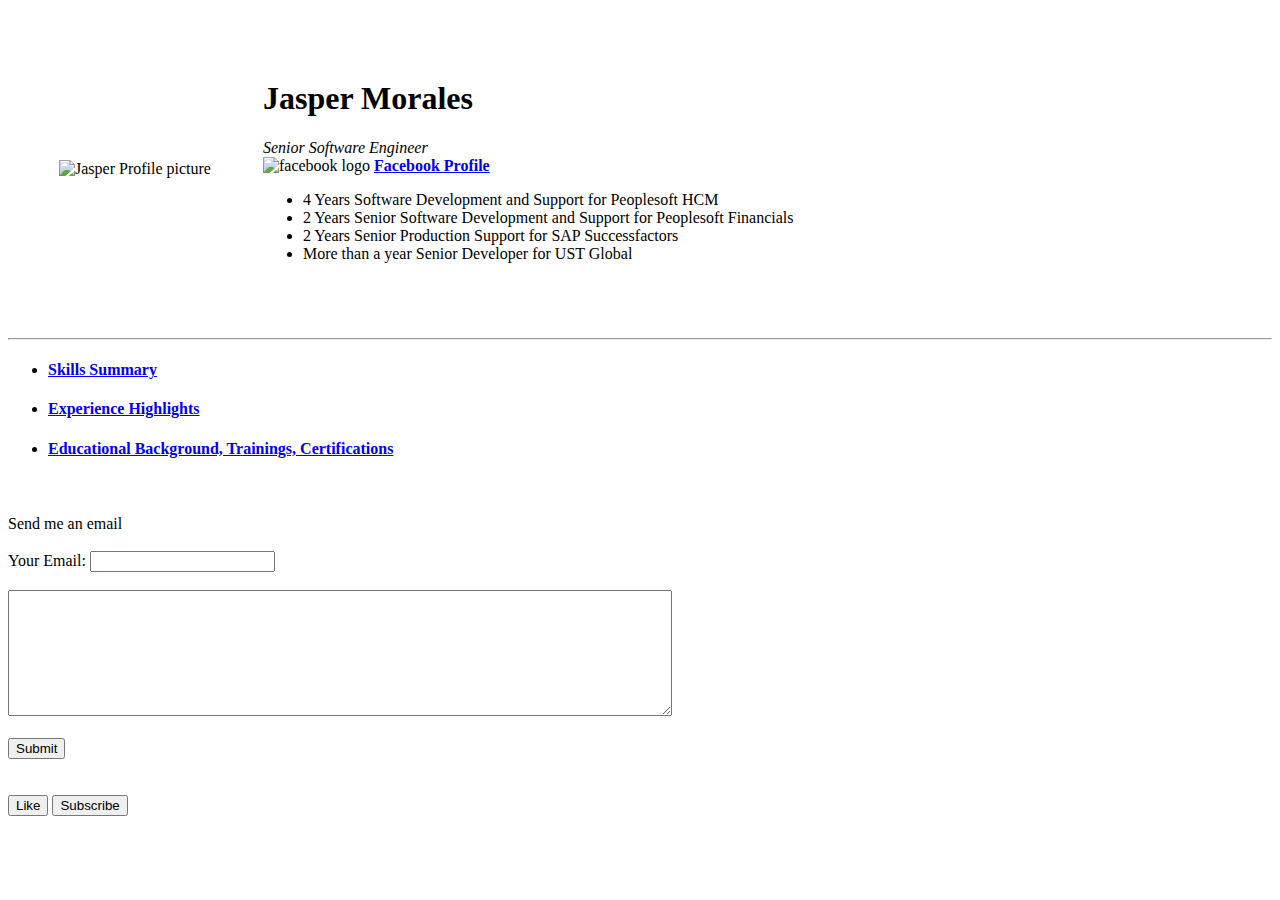
==== index.html @ cacee7b6 "Added initial files" ====
<!DOCTYPE html>
<html>

<head>
  <meta charset="utf-8">
  <title>☻ Jasper Resume</title>
</head>

<body>
  <table cellspacing="50">
    <tr>
      <td>
        <img
          src="https://scontent.fmnl8-1.fna.fbcdn.net/v/t1.0-9/25348820_460757484322215_8002636904971177791_n.jpg?_nc_cat=110&_nc_eui2=AeE63kMaSpA8qS4Spm6rIqDmdmUefITB9BXD0dddo_nV0rhR173R5JpVlAdVu5ZIy1XxTqgfxQ-FOuo2-BnXOqe2_GcM5mrivra0Qm1e1N1K_6_3CoQjpLUolaReOsi-ZHg&_nc_ht=scontent.fmnl8-1.fna&oh=06aa65bd505b2b0972df33c96965e483&oe=5D9CF427"
          alt="Jasper Profile picture" style="width:300px;height:300px;">
      </td>
      <td>
        <h1>Jasper Morales</h1>
        <p>
          <em>Senior Software Engineer</em><br>
          <img src="https://cdn2.iconfinder.com/data/icons/social-media-square-set/960/facebook-128.png" alt="facebook logo" style="width:40px;height:30px;"> <strong><a href="https://web.facebook.com/jsprmorales">Facebook Profile</a></strong>
        </p>
        <p>
          <ul>
            <li>4 Years Software Development and Support for Peoplesoft HCM</li>
            <li>2 Years Senior Software Development and Support for Peoplesoft Financials</li>
            <li>2 Years Senior Production Support for SAP Successfactors</li>
            <li>More than a year Senior Developer for UST Global</li>
          </ul>
        </p>
      </td>
    </tr>
  </table>


  <hr>
  <p>
    <ul>
      <li>
        <h4> <strong> <a href="C:\Users\U65202\Documents\docs\Web Dev\HTML- Personal Site\skill summary.html">Skills Summary</a> </strong> </h4>
      </li>
      <li>
        <h4> <strong> <a href="C:\Users\U65202\Documents\docs\Web Dev\HTML- Personal Site\experience highlights.html">Experience Highlights</a> </strong> </h4>
      </li>
      <li>
        <h4> <strong> <a href="C:\Users\U65202\Documents\docs\Web Dev\HTML- Personal Site\education.html">Educational Background, Trainings, Certifications</a> </strong> </h4>
      </li>
    </ul>
  </p><br><br>
  <form class="" action="mailto:jsprmorales@yahoo.com" method="post" enctype="text/plain">
    <label for="comments">Send me an email</label> <br><br>
    <label for="Youe Email:">Your Email:</label>
    <input type="email" id="email" pattern=".+@.+.com" maxlength="30"><br><br>
  <textarea name="comments" rows="8" cols="80"></textarea><br><br>
    <input type="button" name="submit" value="Submit"><br><br><br>
  <input type="button" name="like" value="Like">
    <input type="button" name="subscribe" value="Subscribe">
  </form>
  </p>



</body>


</html>
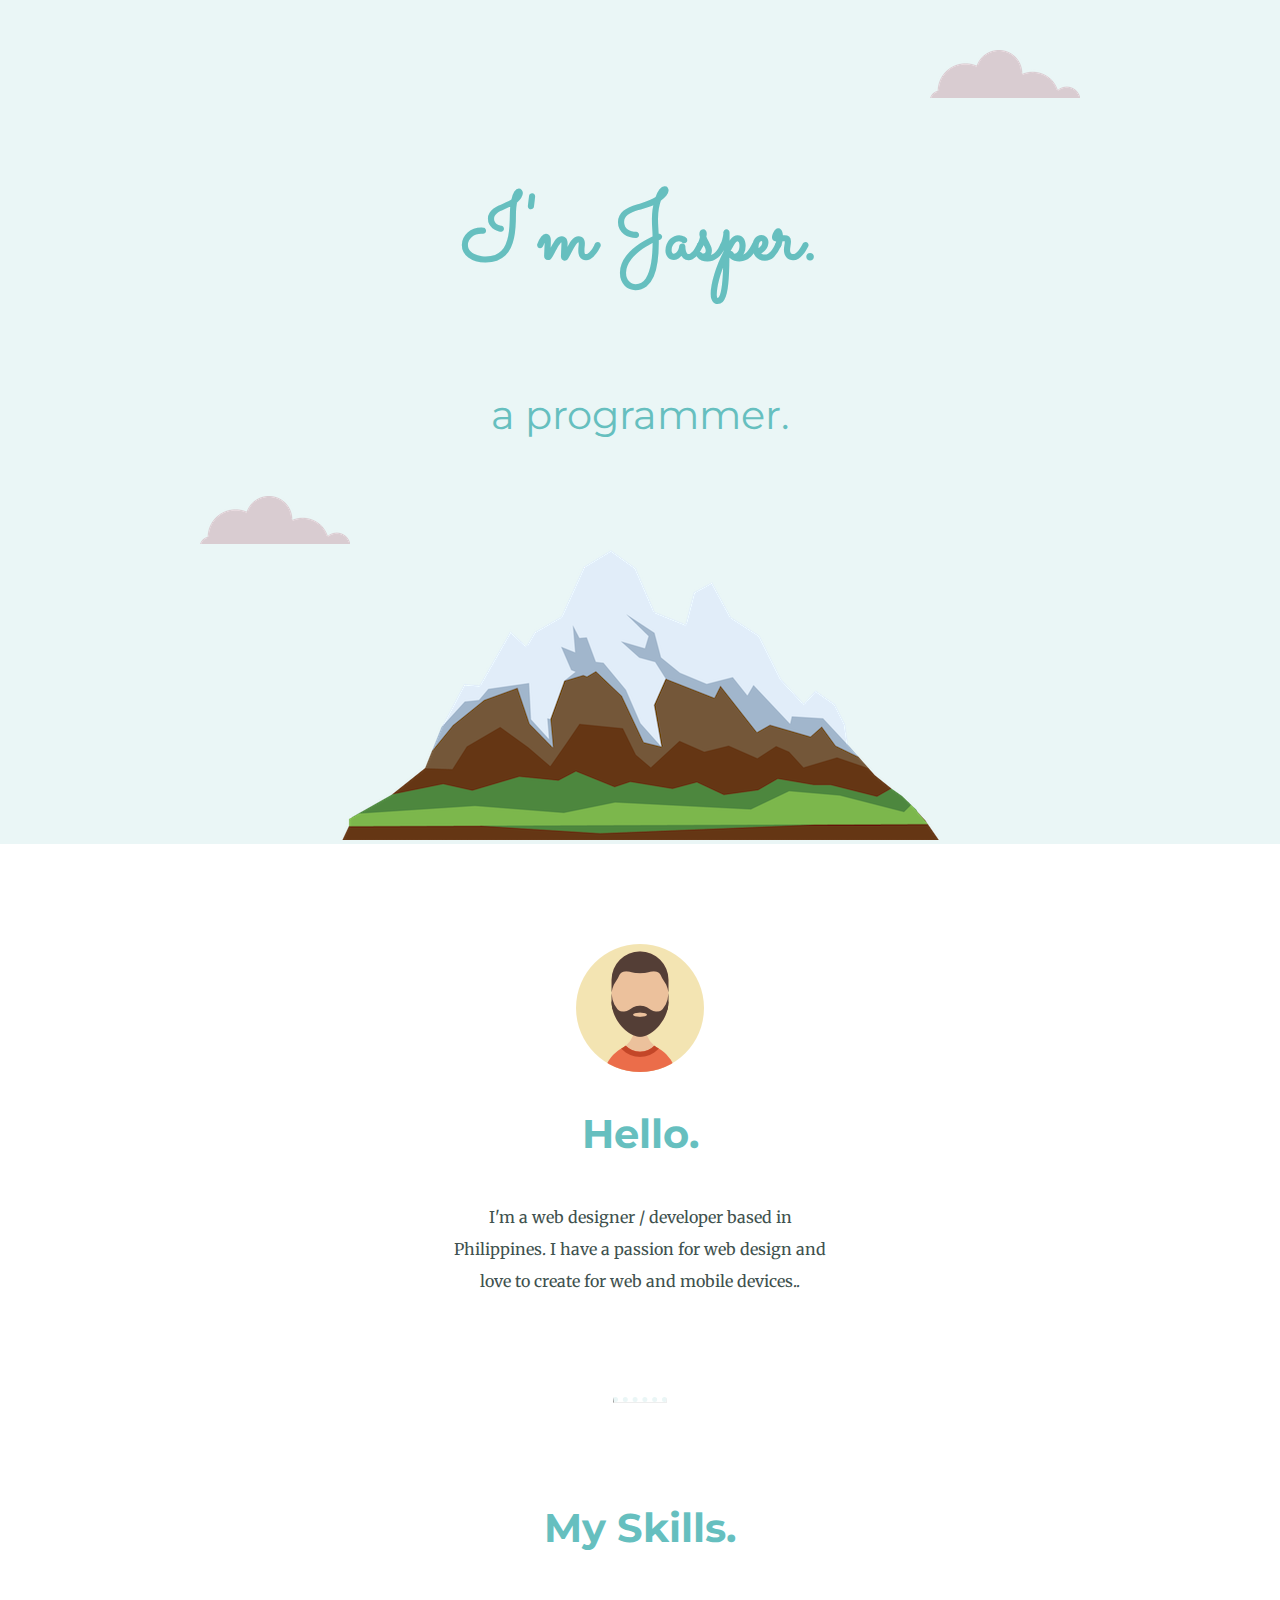
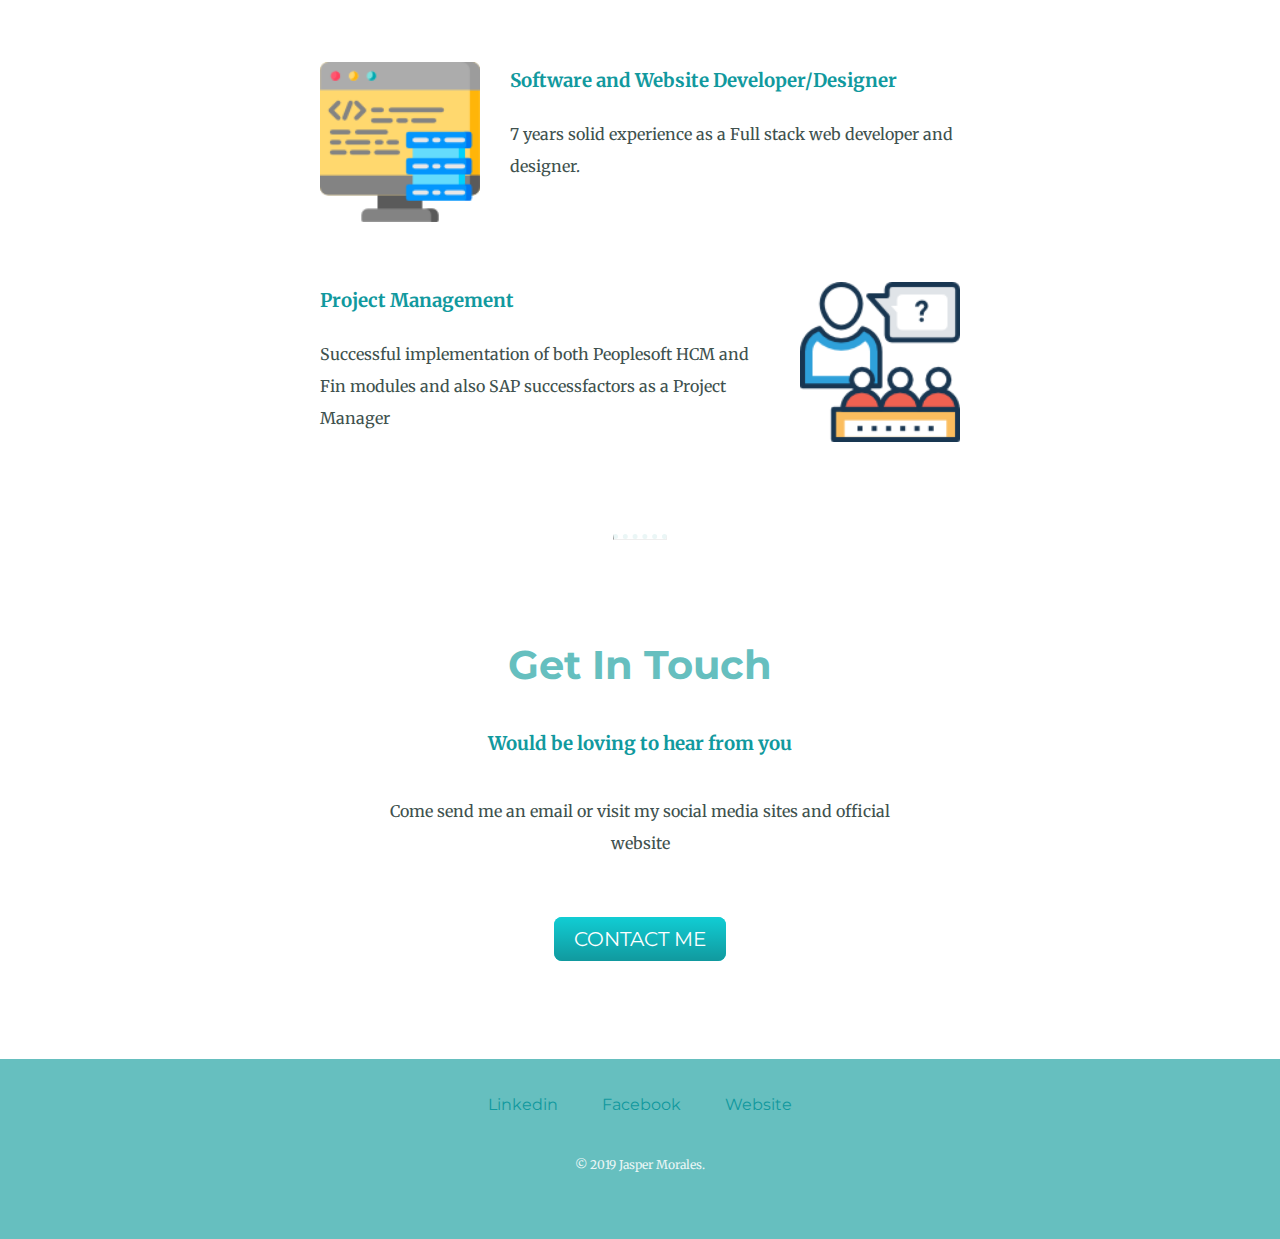
==== commit 12175310: "Add files via upload" ====
--- a/index.html
+++ b/index.html
@@ -1,66 +1,58 @@
 <!DOCTYPE html>
-<html>
+<html lang="en" dir="ltr">
+  <head>
+    <meta charset="utf-8">
+    <title>Jasper Morales</title>
+    <link rel="stylesheet" href="style.css">
+    <link rel="icon" href="favicon_man.ico">
+    <link href="https://fonts.googleapis.com/css?family=Merriweather|Montserrat|Sacramento&display=swap" rel="stylesheet">
 
-<head>
-  <meta charset="utf-8">
-  <title>☻ Jasper Resume</title>
-</head>
+  </head>
+  <body>
+    <div class="top-container">
+      <img class="top-cloud" src="cloud.png" alt="cloud">
+      <h1>I'm Jasper.</h1>
+      <h2 class="programmer">a programmer.</h2>
+      <img class="bottom-cloud" src="cloud.png" alt="cloud">
+      <img src="mountain.png" alt="mountain">
+    </div>
 
-<body>
-  <table cellspacing="50">
-    <tr>
-      <td>
-        <img
-          src="https://scontent.fmnl8-1.fna.fbcdn.net/v/t1.0-9/25348820_460757484322215_8002636904971177791_n.jpg?_nc_cat=110&_nc_eui2=AeE63kMaSpA8qS4Spm6rIqDmdmUefITB9BXD0dddo_nV0rhR173R5JpVlAdVu5ZIy1XxTqgfxQ-FOuo2-BnXOqe2_GcM5mrivra0Qm1e1N1K_6_3CoQjpLUolaReOsi-ZHg&_nc_ht=scontent.fmnl8-1.fna&oh=06aa65bd505b2b0972df33c96965e483&oe=5D9CF427"
-          alt="Jasper Profile picture" style="width:300px;height:300px;">
-      </td>
-      <td>
-        <h1>Jasper Morales</h1>
-        <p>
-          <em>Senior Software Engineer</em><br>
-          <img src="https://cdn2.iconfinder.com/data/icons/social-media-square-set/960/facebook-128.png" alt="facebook logo" style="width:40px;height:30px;"> <strong><a href="https://web.facebook.com/jsprmorales">Facebook Profile</a></strong>
-        </p>
-        <p>
-          <ul>
-            <li>4 Years Software Development and Support for Peoplesoft HCM</li>
-            <li>2 Years Senior Software Development and Support for Peoplesoft Financials</li>
-            <li>2 Years Senior Production Support for SAP Successfactors</li>
-            <li>More than a year Senior Developer for UST Global</li>
-          </ul>
-        </p>
-      </td>
-    </tr>
-  </table>
+    <div class="middle-container">
+      <div class="profile">
+        <img src="man.png" alt="jasper picture">
+        <h2>Hello.</h2>
+        <p class="intro">I'm a web designer / developer based in Philippines. I have a passion for web design and love to create for web and mobile devices..</p>
+      </div>
+      <hr>
+      <div class="skills">
+        <h2>My Skills.</h2>
+        <div class="skill-row">
+          <img class="data" src="data.png" alt="programming">
+          <h3>Software and Website Developer/Designer</h3>
+          <p>7 years solid experience as a Full stack web developer and designer.</p>
+        </div>
+        <div class="skill-row">
+          <img class="seminar" src="seminar.png" alt="project management">
+          <h3>Project Management</h3>
+          <p class="seminar-paragraph">Successful implementation of both Peoplesoft HCM and Fin modules and also SAP successfactors as a Project Manager</p>
+        </div>
+      </div>
+      <hr>
+      <div class="contact-me">
+        <h2>Get In Touch</h2>
+        <h3>Would be loving to hear from you</h3>
+        <p class="contact-me-paragraph">Come send me an email or visit my social media sites and official website</p>
+        <a class="btn" href="mailto:jsprmorales@yahoo.com">CONTACT ME</a>
+      </div>
+    </div>
+
+    <div class="bottom-container">
+      <a class="footer-link" href="https://www.linkedin.com/in/jasper-morales">Linkedin</a>
+      <a class="footer-link" href="https://web.facebook.com/jsprmorales">Facebook</a>
+      <a class="footer-link" href="file:///C:/Users/U65202/Documents/docs/Web%20Dev/Intermediate%20CSS/index.html">Website</a>
+      <p class="copyright">© 2019 Jasper Morales.</p>
+    </div>
 
 
-  <hr>
-  <p>
-    <ul>
-      <li>
-        <h4> <strong> <a href="C:\Users\U65202\Documents\docs\Web Dev\HTML- Personal Site\skill summary.html">Skills Summary</a> </strong> </h4>
-      </li>
-      <li>
-        <h4> <strong> <a href="C:\Users\U65202\Documents\docs\Web Dev\HTML- Personal Site\experience highlights.html">Experience Highlights</a> </strong> </h4>
-      </li>
-      <li>
-        <h4> <strong> <a href="C:\Users\U65202\Documents\docs\Web Dev\HTML- Personal Site\education.html">Educational Background, Trainings, Certifications</a> </strong> </h4>
-      </li>
-    </ul>
-  </p><br><br>
-  <form class="" action="mailto:jsprmorales@yahoo.com" method="post" enctype="text/plain">
-    <label for="comments">Send me an email</label> <br><br>
-    <label for="Youe Email:">Your Email:</label>
-    <input type="email" id="email" pattern=".+@.+.com" maxlength="30"><br><br>
-  <textarea name="comments" rows="8" cols="80"></textarea><br><br>
-    <input type="button" name="submit" value="Submit"><br><br><br>
-  <input type="button" name="like" value="Like">
-    <input type="button" name="subscribe" value="Subscribe">
-  </form>
-  </p>
-
-
-
-</body>
-
-
+  </body>
 </html>
--- a/style.css
+++ b/style.css
@@ -0,0 +1,141 @@
+body {
+  margin: 0;
+  text-align: center;
+  font-family: 'Merriweather', serif;
+  color: #40514E;
+}
+
+h1 {
+  margin-top: 50px;
+  font-family: 'Sacramento', cursive;
+  font-size: 5.626rem;
+  color: #66BFBF;
+  line-height: 2;
+}
+
+h2 {
+  font-family: 'Montserrat', sans-serif;
+  font-size: 2.5rem;
+  color: #66BFBF;
+  padding-bottom: 10px;
+}
+
+h3 {
+  color: #11999E;
+}
+
+p {
+
+  line-height: 2;
+}
+
+a {
+  color: #11999E;
+  font-family: 'Montserrat', sans-serif;
+  line-height: 2;
+  text-decoration: none;
+  margin: 10px 20px;
+}
+
+a:hover {
+  color: #eaf6f6;
+}
+
+hr {
+  margin: 100px auto 100px auto;
+  width: 4%;
+  border-top: 5px dotted #EAF6F6;
+}
+
+.programmer {
+  font-weight: normal;
+}
+
+.top-container {
+  position: relative;
+  padding-top: 100px;
+  background-color: #EAF6F6;
+}
+
+.intro {
+  width: 30%;
+  margin: auto;
+}
+
+.bottom-cloud {
+  position: absolute;
+  left: 200px;
+  bottom: 300px;
+}
+
+.top-cloud {
+  position: absolute;
+  right: 200px;
+  top: 50px;
+}
+
+.middle-container {
+  margin: 100px 0 100px 0;
+}
+
+.skill-row {
+  width: 50%;
+  margin: 100px auto 100px auto;
+  text-align: left;
+  line-height: 2;
+}
+
+.data {
+  width: 25%;
+  float: left;
+  margin-right: 30px;
+}
+
+.seminar {
+  width: 25%;
+  float: right;
+  margin-left: 30px;
+}
+
+.btn {
+  background: #11cdd4;
+  background-image: -webkit-linear-gradient(top, #11cdd4, #11999e);
+  background-image: -moz-linear-gradient(top, #11cdd4, #11999e);
+  background-image: -ms-linear-gradient(top, #11cdd4, #11999e);
+  background-image: -o-linear-gradient(top, #11cdd4, #11999e);
+  background-image: linear-gradient(to bottom, #11cdd4, #11999e);
+  -webkit-border-radius: 8;
+  -moz-border-radius: 8;
+  border-radius: 8px;
+  font-family: 'Montserrat', sans-serif;
+  color: #ffffff;
+  font-size: 20px;
+  padding: 10px 20px 10px 20px;
+  text-decoration: none;
+}
+
+.btn:hover {
+  background: #30e3cb;
+  background-image: -webkit-linear-gradient(top, #30e3cb, #2bc4ad);
+  background-image: -moz-linear-gradient(top, #30e3cb, #2bc4ad);
+  background-image: -ms-linear-gradient(top, #30e3cb, #2bc4ad);
+  background-image: -o-linear-gradient(top, #30e3cb, #2bc4ad);
+  background-image: linear-gradient(to bottom, #30e3cb, #2bc4ad);
+  text-decoration: none;
+}
+
+.bottom-container {
+  background-color: #66BFBF;
+  padding: 30px;
+}
+
+.copyright {
+  color: #EAF6F6;
+  font-size: .75rem;
+  padding: 20px 0;
+}
+
+.contact-me-paragraph {
+  width: 40%;
+  margin: 40px auto 60px;
+}
